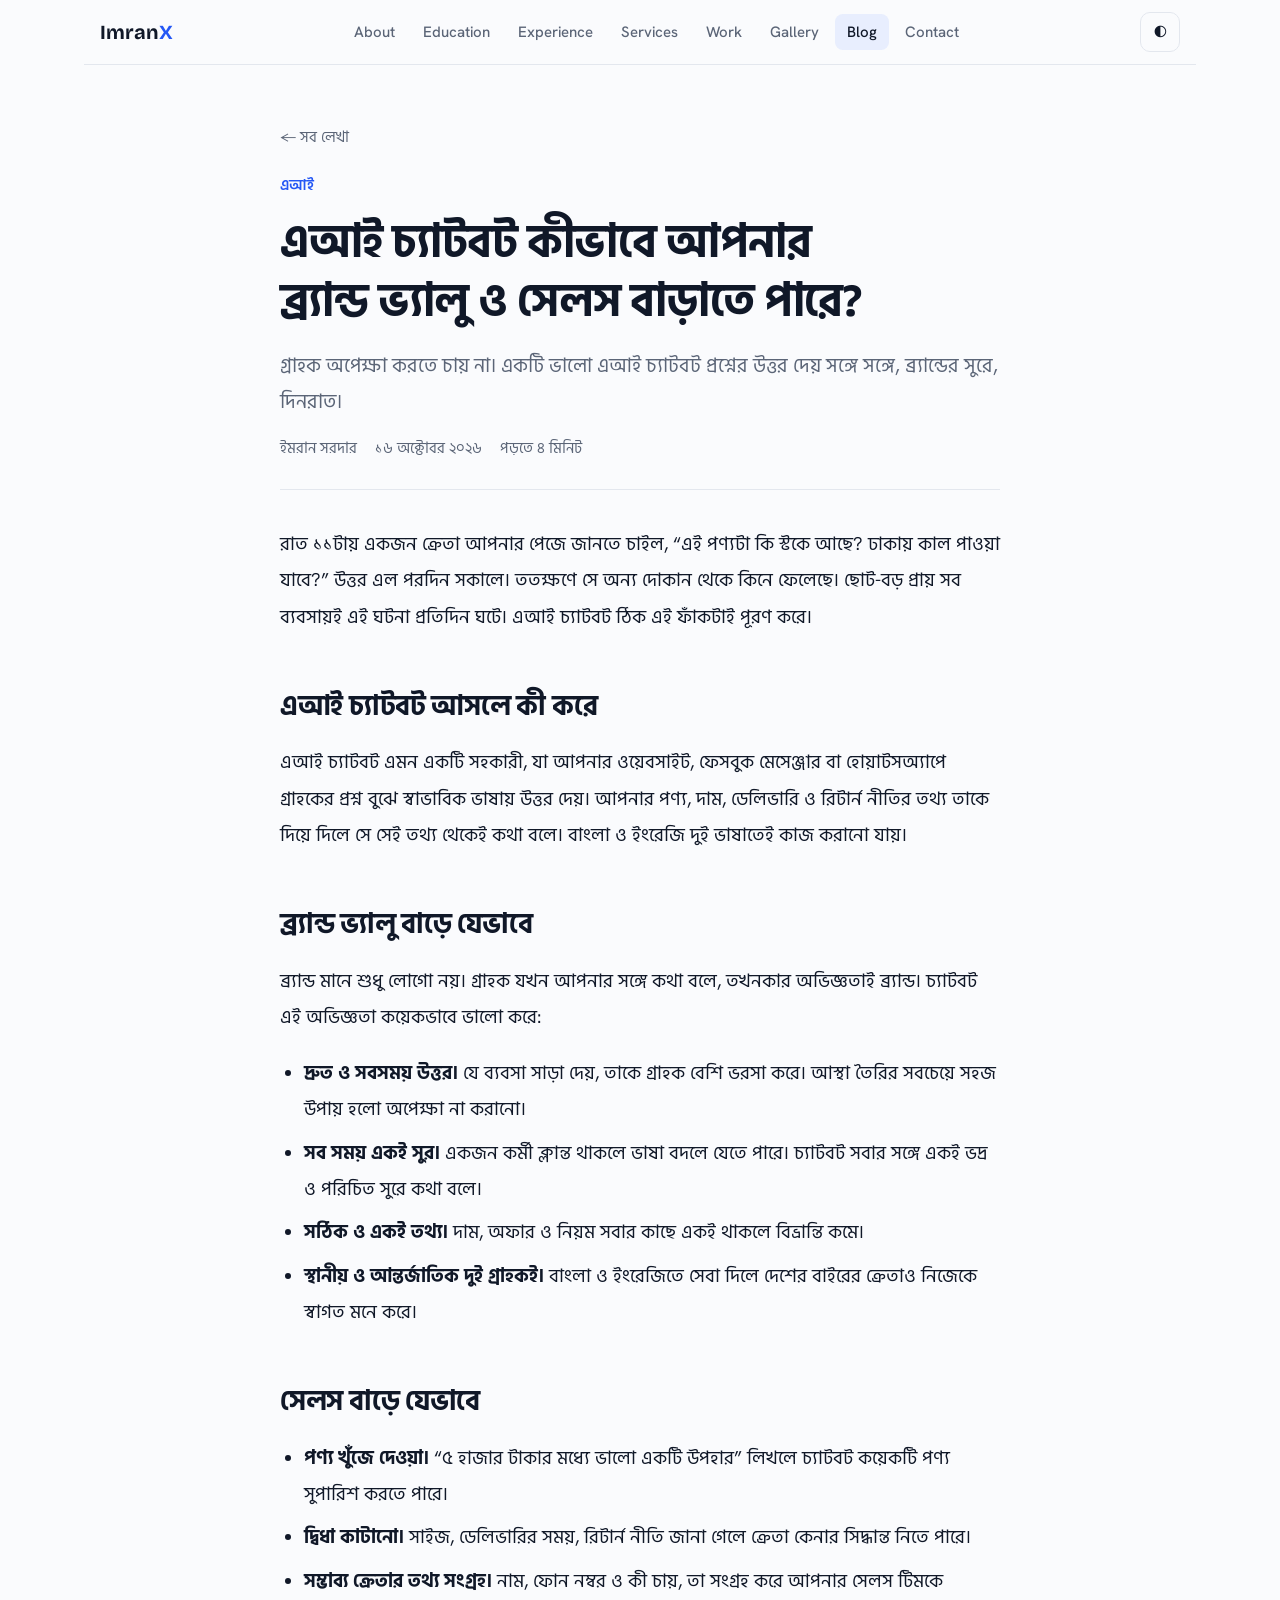
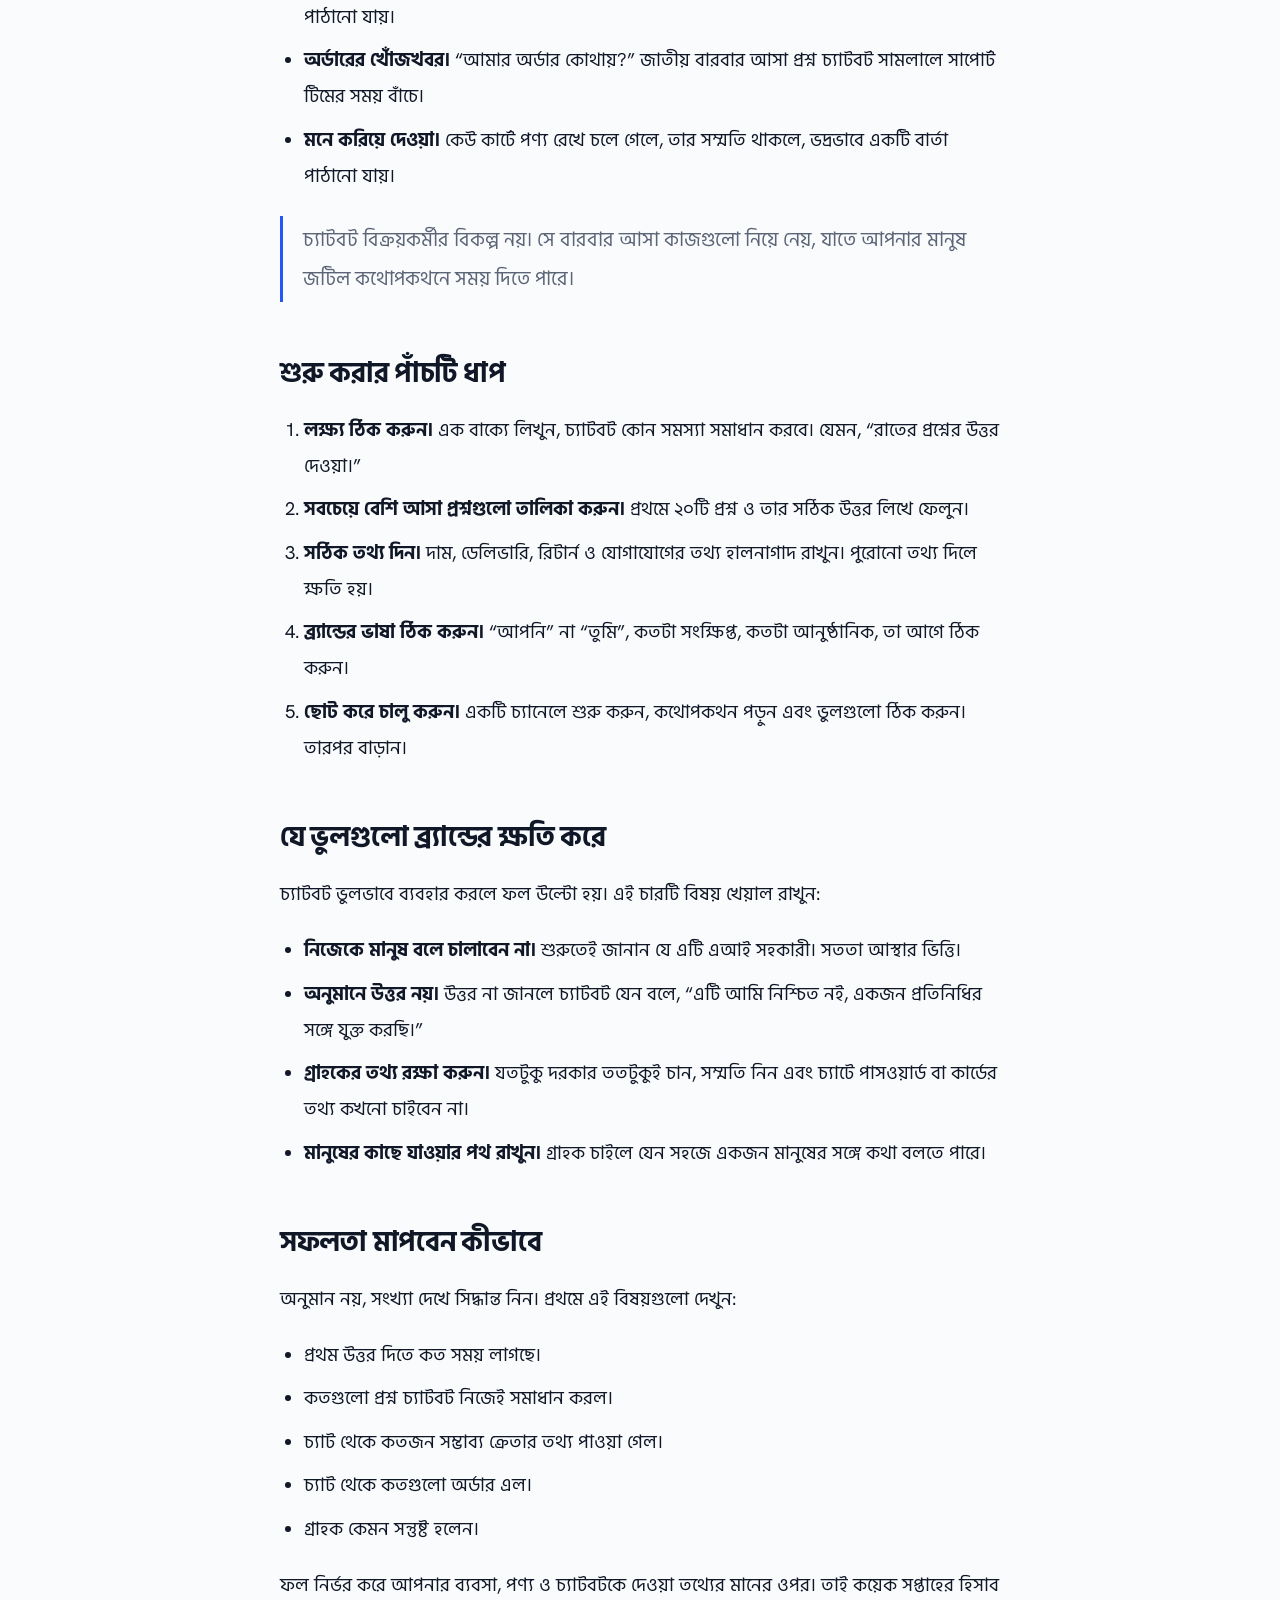
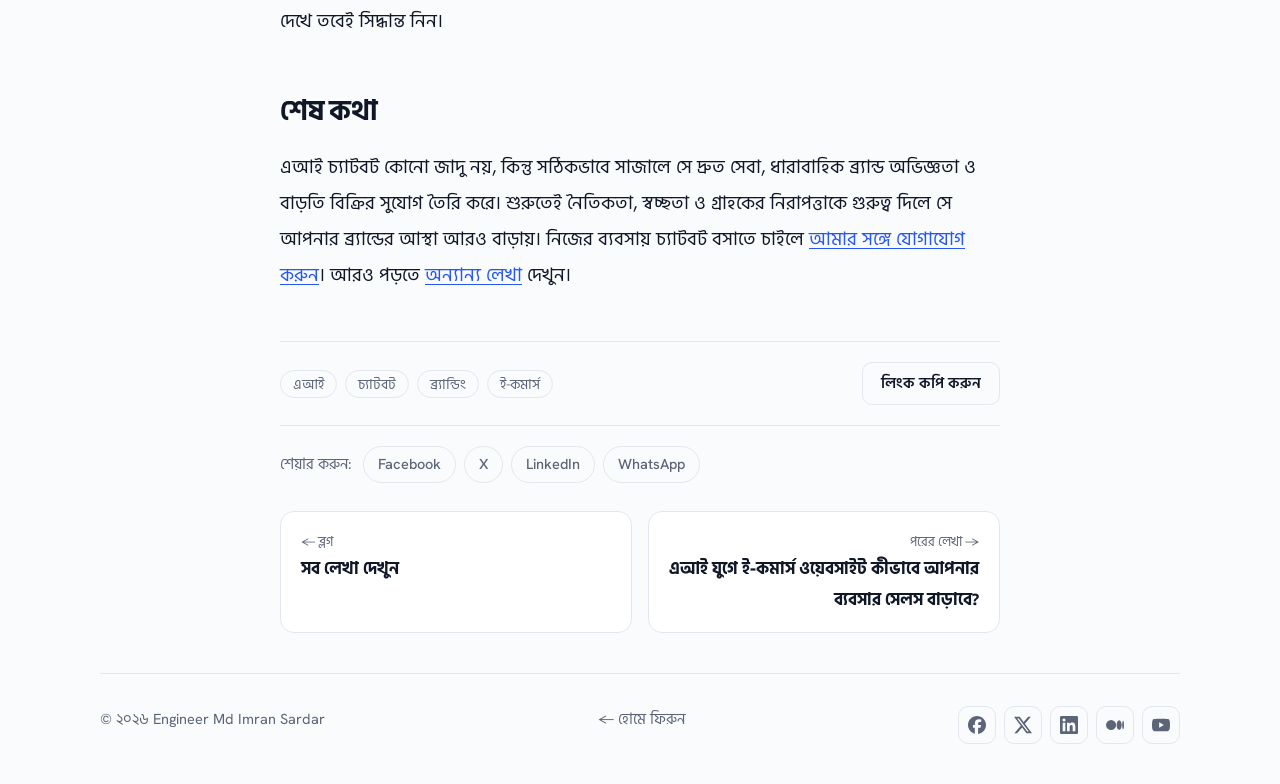
==== ai-chatbot-brand-sales.html @ 48fd5a61 "Update with 6 blog updated blogs mainly" ====
<!doctype html>
<html lang="bn">
<head>
<meta charset="utf-8">
<meta name="viewport" content="width=device-width, initial-scale=1, viewport-fit=cover">
<meta name="claude:viewport-fit-sides" content="cover">
<title>এআই চ্যাটবট কীভাবে আপনার ব্র্যান্ড ভ্যালু ও সেলস বাড়াতে পারে? | ImranX</title>
<meta name="description" content="দ্রুত উত্তর, ২৪/৭ সেবা ও ব্যক্তিগত পরামর্শ দিয়ে এআই চ্যাটবট কীভাবে গ্রাহকের আস্থা ও বিক্রি বাড়ায়, আর শুরু করার সহজ ধাপগুলো।">
<!-- ===== POST SEO: for every new post, update title, description, canonical, og:url, og:title, og:description, og:image, article:published_time and the JSON-LD (headline, description, image, dates, url) ===== -->
<link rel="canonical" href="https://imranx.com/ai-chatbot-brand-sales">
<meta name="robots" content="index,follow,max-image-preview:large">
<meta property="og:type" content="article">
<meta property="og:site_name" content="ImranX">
<meta property="og:locale" content="bn_BD">
<meta property="og:title" content="এআই চ্যাটবট কীভাবে আপনার ব্র্যান্ড ভ্যালু ও সেলস বাড়াতে পারে?">
<meta property="og:description" content="দ্রুত উত্তর, ২৪/৭ সেবা ও ব্যক্তিগত পরামর্শ দিয়ে এআই চ্যাটবট কীভাবে গ্রাহকের আস্থা ও বিক্রি বাড়ায়, আর শুরু করার সহজ ধাপগুলো।">
<meta property="og:url" content="https://imranx.com/ai-chatbot-brand-sales">
<meta property="og:image" content="https://imranx.com/images/blog/ai-chatbot-brand-sales.jpg">
<meta property="article:published_time" content="2026-10-16">
<meta property="article:author" content="Md Imran Sardar">
<meta name="twitter:card" content="summary_large_image">
<link rel="icon" href="favicon.svg" type="image/svg+xml">
<link rel="icon" href="favicon.ico" sizes="48x48">
<link rel="icon" href="favicon-48.png" type="image/png" sizes="48x48">
<link rel="apple-touch-icon" href="apple-touch-icon.png">
<link rel="manifest" href="site.webmanifest">
<meta name="theme-color" content="#2457f5">
<script type="application/ld+json">
{
  "@context": "https://schema.org",
  "@type": "BlogPosting",
  "headline": "এআই চ্যাটবট কীভাবে আপনার ব্র্যান্ড ভ্যালু ও সেলস বাড়াতে পারে?",
  "description": "দ্রুত উত্তর, ২৪/৭ সেবা ও ব্যক্তিগত পরামর্শ দিয়ে এআই চ্যাটবট কীভাবে গ্রাহকের আস্থা ও বিক্রি বাড়ায়, আর শুরু করার সহজ ধাপগুলো।",
  "image": "https://imranx.com/images/blog/ai-chatbot-brand-sales.jpg",
  "datePublished": "2026-10-16",
  "dateModified": "2026-10-16",
  "inLanguage": "bn",
  "author": {
    "@id": "https://imranx.com/#person"
  },
  "publisher": {
    "@id": "https://imranx.com/#person"
  },
  "mainEntityOfPage": {
    "@type": "WebPage",
    "@id": "https://imranx.com/ai-chatbot-brand-sales"
  }
}
</script>
<script type="application/ld+json">
{
  "@context": "https://schema.org",
  "@type": "BreadcrumbList",
  "itemListElement": [
    {
      "@type": "ListItem",
      "position": 1,
      "name": "Home",
      "item": "https://imranx.com/"
    },
    {
      "@type": "ListItem",
      "position": 2,
      "name": "Blog",
      "item": "https://imranx.com/blog"
    },
    {
      "@type": "ListItem",
      "position": 3,
      "name": "এআই চ্যাটবট কীভাবে আপনার ব্র্যান্ড ভ্যালু ও সেলস বাড়াতে পারে?",
      "item": "https://imranx.com/ai-chatbot-brand-sales"
    }
  ]
}
</script>
<link rel="preconnect" href="https://fonts.googleapis.com">
<link rel="preconnect" href="https://fonts.gstatic.com" crossorigin>
<link rel="stylesheet" href="https://fonts.googleapis.com/css2?family=Bricolage+Grotesque:opsz,wght@12..96,500;12..96,700&family=Hanken+Grotesk:wght@400;500;600&family=Hind+Siliguri:wght@400;500;600;700&family=JetBrains+Mono:wght@400;500&display=swap">
<link rel="stylesheet" href="style.css">
</head>
<body>
<div class="progress" id="progress" aria-hidden="true"></div>
<div class="wrap">
<header class="top">
  <div class="bar">
    <a class="brand" href="index.html">Imran<span>X</span></a>
    <nav id="nav" aria-label="Primary">
      <ul>
        <li><a href="index.html#about">About</a></li>
        <li><a href="index.html#education">Education</a></li>
        <li><a href="index.html#experience">Experience</a></li>
        <li><a href="index.html#services">Services</a></li>
        <li><a href="index.html#work">Work</a></li>
        <li><a href="index.html#gallery">Gallery</a></li>
        <li><a href="blog.html" aria-current="page">Blog</a></li>
        <li><a href="index.html#contact">Contact</a></li>
      </ul>
    </nav>
    <div class="actions">
      <button class="icon-btn" id="themeBtn" type="button" aria-label="থিম পরিবর্তন করুন">◐</button>
      <button class="icon-btn" id="menuBtn" type="button" aria-label="মেনু খুলুন" aria-expanded="false" aria-controls="nav">☰</button>
    </div>
  </div>
</header>

<main>
<article class="post">
  <a class="crumb" href="blog.html">← সব লেখা</a>

  <!-- 1. POST HEADER: category, title, lead sentence, date, reading time -->
  <header class="post-head">
    <p class="post-meta"><span class="cat">এআই</span></p>
    <h1>এআই চ্যাটবট কীভাবে আপনার ব্র্যান্ড ভ্যালু ও সেলস বাড়াতে পারে?</h1>
    <p class="lead">গ্রাহক অপেক্ষা করতে চায় না। একটি ভালো এআই চ্যাটবট প্রশ্নের উত্তর দেয় সঙ্গে সঙ্গে, ব্র্যান্ডের সুরে, দিনরাত।</p>
    <p class="post-meta" style="margin-top:16px">
      <span>ইমরান সরদার</span>
      <time datetime="2026-10-16">১৬ অক্টোবর ২০২৬</time>
      <span>পড়তে ৪ মিনিট</span>
    </p>
  </header>

  <!-- FEATURE IMAGE: put your image in images/blog/ and change the file name below. Remove this line for a post without one. -->
  <img class="feature" src="images/blog/ai-chatbot-brand-sales.jpg" alt="এআই চ্যাটবট কীভাবে আপনার ব্র্যান্ড ভ্যালু ও সেলস বাড়াতে পারে?" width="1280" height="720" onerror="this.remove()">

  <!-- 2. POST BODY: write your content inside .prose using the elements below -->
  <div class="prose">
    <p>রাত ১১টায় একজন ক্রেতা আপনার পেজে জানতে চাইল, “এই পণ্যটা কি স্টকে আছে? ঢাকায় কাল পাওয়া যাবে?” উত্তর এল পরদিন সকালে। ততক্ষণে সে অন্য দোকান থেকে কিনে ফেলেছে। ছোট-বড় প্রায় সব ব্যবসায়ই এই ঘটনা প্রতিদিন ঘটে। এআই চ্যাটবট ঠিক এই ফাঁকটাই পূরণ করে।</p>

    <h2>এআই চ্যাটবট আসলে কী করে</h2>
    <p>এআই চ্যাটবট এমন একটি সহকারী, যা আপনার ওয়েবসাইট, ফেসবুক মেসেঞ্জার বা হোয়াটসঅ্যাপে গ্রাহকের প্রশ্ন বুঝে স্বাভাবিক ভাষায় উত্তর দেয়। আপনার পণ্য, দাম, ডেলিভারি ও রিটার্ন নীতির তথ্য তাকে দিয়ে দিলে সে সেই তথ্য থেকেই কথা বলে। বাংলা ও ইংরেজি দুই ভাষাতেই কাজ করানো যায়।</p>

    <h2>ব্র্যান্ড ভ্যালু বাড়ে যেভাবে</h2>
    <p>ব্র্যান্ড মানে শুধু লোগো নয়। গ্রাহক যখন আপনার সঙ্গে কথা বলে, তখনকার অভিজ্ঞতাই ব্র্যান্ড। চ্যাটবট এই অভিজ্ঞতা কয়েকভাবে ভালো করে:</p>
    <ul>
      <li><strong>দ্রুত ও সবসময় উত্তর।</strong> যে ব্যবসা সাড়া দেয়, তাকে গ্রাহক বেশি ভরসা করে। আস্থা তৈরির সবচেয়ে সহজ উপায় হলো অপেক্ষা না করানো।</li>
      <li><strong>সব সময় একই সুর।</strong> একজন কর্মী ক্লান্ত থাকলে ভাষা বদলে যেতে পারে। চ্যাটবট সবার সঙ্গে একই ভদ্র ও পরিচিত সুরে কথা বলে।</li>
      <li><strong>সঠিক ও একই তথ্য।</strong> দাম, অফার ও নিয়ম সবার কাছে একই থাকলে বিভ্রান্তি কমে।</li>
      <li><strong>স্থানীয় ও আন্তর্জাতিক দুই গ্রাহকই।</strong> বাংলা ও ইংরেজিতে সেবা দিলে দেশের বাইরের ক্রেতাও নিজেকে স্বাগত মনে করে।</li>
    </ul>

    <h2>সেলস বাড়ে যেভাবে</h2>
    <ul>
      <li><strong>পণ্য খুঁজে দেওয়া।</strong> “৫ হাজার টাকার মধ্যে ভালো একটি উপহার” লিখলে চ্যাটবট কয়েকটি পণ্য সুপারিশ করতে পারে।</li>
      <li><strong>দ্বিধা কাটানো।</strong> সাইজ, ডেলিভারির সময়, রিটার্ন নীতি জানা গেলে ক্রেতা কেনার সিদ্ধান্ত নিতে পারে।</li>
      <li><strong>সম্ভাব্য ক্রেতার তথ্য সংগ্রহ।</strong> নাম, ফোন নম্বর ও কী চায়, তা সংগ্রহ করে আপনার সেলস টিমকে পাঠানো যায়।</li>
      <li><strong>অর্ডারের খোঁজখবর।</strong> “আমার অর্ডার কোথায়?” জাতীয় বারবার আসা প্রশ্ন চ্যাটবট সামলালে সাপোর্ট টিমের সময় বাঁচে।</li>
      <li><strong>মনে করিয়ে দেওয়া।</strong> কেউ কার্টে পণ্য রেখে চলে গেলে, তার সম্মতি থাকলে, ভদ্রভাবে একটি বার্তা পাঠানো যায়।</li>
    </ul>

    <blockquote>চ্যাটবট বিক্রয়কর্মীর বিকল্প নয়। সে বারবার আসা কাজগুলো নিয়ে নেয়, যাতে আপনার মানুষ জটিল কথোপকথনে সময় দিতে পারে।</blockquote>

    <h2>শুরু করার পাঁচটি ধাপ</h2>
    <ol>
      <li><strong>লক্ষ্য ঠিক করুন।</strong> এক বাক্যে লিখুন, চ্যাটবট কোন সমস্যা সমাধান করবে। যেমন, “রাতের প্রশ্নের উত্তর দেওয়া।”</li>
      <li><strong>সবচেয়ে বেশি আসা প্রশ্নগুলো তালিকা করুন।</strong> প্রথমে ২০টি প্রশ্ন ও তার সঠিক উত্তর লিখে ফেলুন।</li>
      <li><strong>সঠিক তথ্য দিন।</strong> দাম, ডেলিভারি, রিটার্ন ও যোগাযোগের তথ্য হালনাগাদ রাখুন। পুরোনো তথ্য দিলে ক্ষতি হয়।</li>
      <li><strong>ব্র্যান্ডের ভাষা ঠিক করুন।</strong> “আপনি” না “তুমি”, কতটা সংক্ষিপ্ত, কতটা আনুষ্ঠানিক, তা আগে ঠিক করুন।</li>
      <li><strong>ছোট করে চালু করুন।</strong> একটি চ্যানেলে শুরু করুন, কথোপকথন পড়ুন এবং ভুলগুলো ঠিক করুন। তারপর বাড়ান।</li>
    </ol>

    <h2>যে ভুলগুলো ব্র্যান্ডের ক্ষতি করে</h2>
    <p>চ্যাটবট ভুলভাবে ব্যবহার করলে ফল উল্টো হয়। এই চারটি বিষয় খেয়াল রাখুন:</p>
    <ul>
      <li><strong>নিজেকে মানুষ বলে চালাবেন না।</strong> শুরুতেই জানান যে এটি এআই সহকারী। সততা আস্থার ভিত্তি।</li>
      <li><strong>অনুমানে উত্তর নয়।</strong> উত্তর না জানলে চ্যাটবট যেন বলে, “এটি আমি নিশ্চিত নই, একজন প্রতিনিধির সঙ্গে যুক্ত করছি।”</li>
      <li><strong>গ্রাহকের তথ্য রক্ষা করুন।</strong> যতটুকু দরকার ততটুকুই চান, সম্মতি নিন এবং চ্যাটে পাসওয়ার্ড বা কার্ডের তথ্য কখনো চাইবেন না।</li>
      <li><strong>মানুষের কাছে যাওয়ার পথ রাখুন।</strong> গ্রাহক চাইলে যেন সহজে একজন মানুষের সঙ্গে কথা বলতে পারে।</li>
    </ul>

    <h2>সফলতা মাপবেন কীভাবে</h2>
    <p>অনুমান নয়, সংখ্যা দেখে সিদ্ধান্ত নিন। প্রথমে এই বিষয়গুলো দেখুন:</p>
    <ul>
      <li>প্রথম উত্তর দিতে কত সময় লাগছে।</li>
      <li>কতগুলো প্রশ্ন চ্যাটবট নিজেই সমাধান করল।</li>
      <li>চ্যাট থেকে কতজন সম্ভাব্য ক্রেতার তথ্য পাওয়া গেল।</li>
      <li>চ্যাট থেকে কতগুলো অর্ডার এল।</li>
      <li>গ্রাহক কেমন সন্তুষ্ট হলেন।</li>
    </ul>
    <p>ফল নির্ভর করে আপনার ব্যবসা, পণ্য ও চ্যাটবটকে দেওয়া তথ্যের মানের ওপর। তাই কয়েক সপ্তাহের হিসাব দেখে তবেই সিদ্ধান্ত নিন।</p>

    <h2>শেষ কথা</h2>
    <p>এআই চ্যাটবট কোনো জাদু নয়, কিন্তু সঠিকভাবে সাজালে সে দ্রুত সেবা, ধারাবাহিক ব্র্যান্ড অভিজ্ঞতা ও বাড়তি বিক্রির সুযোগ তৈরি করে। শুরুতেই নৈতিকতা, স্বচ্ছতা ও গ্রাহকের নিরাপত্তাকে গুরুত্ব দিলে সে আপনার ব্র্যান্ডের আস্থা আরও বাড়ায়। নিজের ব্যবসায় চ্যাটবট বসাতে চাইলে <a href="index.html#contact">আমার সঙ্গে যোগাযোগ করুন</a>। আরও পড়তে <a href="blog.html">অন্যান্য লেখা</a> দেখুন।</p>
  </div>

  <!-- 3. POST FOOTER: tags and copy-link -->
  <div class="post-foot">
    <div class="tags"><span>এআই</span><span>চ্যাটবট</span><span>ব্র্যান্ডিং</span><span>ই-কমার্স</span></div>
    <button class="btn ghost" id="copyLink" type="button">লিংক কপি করুন</button>
  </div>
  <div class="share" id="share" style="margin-top:20px"><span class="lbl">শেয়ার করুন:</span></div>

  <!-- COMMENTS: appear after you fill SITE.giscus in site.js -->
  <section id="comments" hidden><h2>মন্তব্য</h2></section>

  <!-- 4. PREVIOUS / NEXT -->
  <nav class="pn" aria-label="আরও লেখা">
    <a class="prev" href="blog.html"><small>← ব্লগ</small><b>সব লেখা দেখুন</b></a>
    <a class="next" href="ai-ecommerce-website-sales.html"><small>পরের লেখা →</small><b>এআই যুগে ই-কমার্স ওয়েবসাইট কীভাবে আপনার ব্যবসার সেলস বাড়াবে?</b></a>
  </nav>
</article>
</main>

<footer>
  <span>© ২০২৬ Engineer Md Imran Sardar</span>
  <div class="social" data-social></div>
  <span><a href="index.html">← হোমে ফিরুন</a></span>
</footer>
</div>
<script src="site.js"></script>
</body>
</html>
---- style.css ----
/* Shared styles for blog.html and post.html. Same tokens as the homepage. */
:root {
  --bg: #fafbfd; --surface: #ffffff; --ink: #101828; --muted: #5b6577;
  --line: #e3e7ee; --accent: #2457f5; --accent-ink: #ffffff; --accent-soft: #e8eefe;
  --font-display: "Bricolage Grotesque", "Hind Siliguri", "Segoe UI", system-ui, sans-serif;
  --font-body: "Hanken Grotesk", "Hind Siliguri", "Noto Sans Bengali", "Segoe UI", system-ui, sans-serif;
  --font-mono: "JetBrains Mono", ui-monospace, Menlo, monospace;
}
@media (prefers-color-scheme: dark) {
  :root:not([data-theme="light"]) {
    --bg: #0b0f17; --surface: #121826; --ink: #eef1f7; --muted: #98a2b5;
    --line: #232b3b; --accent: #6b93ff; --accent-ink: #0b0f17; --accent-soft: #17213d;
    color-scheme: dark;
  }
}
:root[data-theme="dark"] {
  --bg: #0b0f17; --surface: #121826; --ink: #eef1f7; --muted: #98a2b5;
  --line: #232b3b; --accent: #6b93ff; --accent-ink: #0b0f17; --accent-soft: #17213d;
  color-scheme: dark;
}
* { box-sizing: border-box; }
html { scroll-behavior: smooth; scroll-padding-top: 76px; }
body {
  margin: 0; background: var(--bg); color: var(--ink);
  font-family: var(--font-body); font-size: 17px; line-height: 1.8;
  padding-left: max(16px, env(safe-area-inset-left, 0px));
  padding-right: max(16px, env(safe-area-inset-right, 0px));
}
a { color: inherit; }
:focus-visible { outline: 2px solid var(--accent); outline-offset: 3px; border-radius: 4px; }
h1, h2, h3 { font-family: var(--font-display); line-height: 1.3; letter-spacing: -0.01em; margin: 0; text-wrap: balance; }
p { margin: 0; }
.wrap { max-width: 1080px; margin: 0 auto; }
.eyebrow { font-family: var(--font-mono); font-size: 12px; letter-spacing: 0.14em; text-transform: uppercase; color: var(--accent); }

/* header */
header.top { position: sticky; top: env(safe-area-inset-top, 0px); z-index: 20; background: color-mix(in srgb, var(--bg) 88%, transparent); backdrop-filter: blur(10px); border-bottom: 1px solid var(--line); margin-inline: calc(-1 * max(16px, env(safe-area-inset-left, 0px))); padding-inline: max(16px, env(safe-area-inset-left, 0px)); }
.bar { display: flex; align-items: center; justify-content: space-between; height: 64px; gap: 16px; }
.brand { font-family: var(--font-display); font-weight: 700; font-size: 20px; text-decoration: none; }
.brand span { color: var(--accent); }
#nav ul { display: flex; gap: 4px; list-style: none; margin: 0; padding: 0; }
#nav a { display: block; padding: 6px 12px; border-radius: 8px; text-decoration: none; font-size: 15px; font-weight: 500; color: var(--muted); line-height: 1.6; }
#nav a:hover, #nav a.on, #nav a[aria-current="page"] { color: var(--ink); background: var(--accent-soft); }
.actions { display: flex; align-items: center; gap: 8px; }
.btn { display: inline-flex; align-items: center; justify-content: center; gap: 8px; padding: 9px 18px; border-radius: 10px; font: 600 15px var(--font-body); text-decoration: none; border: 1px solid transparent; cursor: pointer; background: var(--accent); color: var(--accent-ink); line-height: 1.5; }
.btn:hover { opacity: .92; }
.btn.ghost { background: transparent; color: var(--ink); border-color: var(--line); }
.btn.ghost:hover { background: var(--accent-soft); }
.icon-btn { width: 40px; height: 40px; padding: 0; border-radius: 10px; border: 1px solid var(--line); background: transparent; color: var(--ink); cursor: pointer; display: inline-grid; place-items: center; font-size: 16px; line-height: 1; }
.icon-btn:hover { background: var(--accent-soft); }
#menuBtn { display: none; }
@media (max-width: 1000px) {
  #menuBtn { display: inline-grid; }
  .hide-sm { display: none; }
  #nav { position: absolute; left: 0; right: 0; top: 64px; background: var(--bg); border-bottom: 1px solid var(--line); padding: 8px max(16px, env(safe-area-inset-left, 0px)) 16px; display: none; }
  #nav.open { display: block; }
  #nav ul { flex-direction: column; }
}

/* blog index */
.blog-head { padding-block: 64px 32px; }
.blog-head h1 { font-size: clamp(34px, 5.5vw, 56px); margin-top: 12px; }
.blog-head p { color: var(--muted); max-width: 52ch; margin-top: 12px; }
.tools { display: flex; flex-wrap: wrap; gap: 16px; align-items: center; justify-content: space-between; padding-block: 16px 28px; border-bottom: 1px solid var(--line); }
.chips { display: flex; flex-wrap: wrap; gap: 8px; }
.chip { font: 500 14.5px var(--font-body); padding: 5px 14px; border-radius: 99px; border: 1px solid var(--line); background: transparent; color: var(--muted); cursor: pointer; line-height: 1.7; }
.chip:hover { color: var(--ink); }
.chip[aria-pressed="true"] { background: var(--accent); border-color: var(--accent); color: var(--accent-ink); }
.search { font: 400 16px var(--font-body); color: var(--ink); background: var(--surface); border: 1px solid var(--line); border-radius: 10px; padding: 9px 14px; width: min(100%, 280px); }
.search:focus { outline: 2px solid var(--accent); outline-offset: 1px; border-color: var(--accent); }
.list { display: grid; gap: 0; padding-bottom: 72px; }
.row { display: grid; grid-template-columns: 150px 1fr auto; gap: 8px 32px; align-items: start; padding-block: 28px; border-bottom: 1px solid var(--line); text-decoration: none; }
.row > * { min-width: 0; }
.row .date { font-family: var(--font-mono); font-size: 13px; color: var(--muted); padding-top: 6px; }
.row h2 { font-size: 24px; }
.row:hover h2 { color: var(--accent); }
.row p { color: var(--muted); font-size: 16px; margin-top: 8px; max-width: 62ch; }
.row .cat { font-size: 13px; padding: 2px 12px; border-radius: 99px; background: var(--accent-soft); color: var(--accent); align-self: start; margin-top: 4px; }
.empty { color: var(--muted); padding-block: 40px; }
@media (max-width: 700px) {
  .row { grid-template-columns: 1fr; gap: 6px; padding-block: 22px; }
  .row .date { padding-top: 0; }
  .row .cat { justify-self: start; order: -1; }
}

/* post */
.progress { position: fixed; top: env(safe-area-inset-top, 0px); left: 0; height: 3px; width: 0; background: var(--accent); z-index: 30; }
article.post { max-width: 720px; margin: 0 auto; padding-block: 56px 40px; }
.crumb { font-size: 14.5px; color: var(--muted); text-decoration: none; }
.crumb:hover { color: var(--accent); }
.post-head { margin-block: 20px 36px; padding-bottom: 28px; border-bottom: 1px solid var(--line); }
.post-head h1 { font-size: clamp(30px, 5vw, 46px); margin-block: 14px 16px; }
.post-meta { display: flex; flex-wrap: wrap; gap: 6px 18px; font-size: 14.5px; color: var(--muted); }
.post-meta .cat { color: var(--accent); font-weight: 600; }
.lead { font-size: 20px; color: var(--muted); margin-top: 6px; }
.prose { font-size: 18.5px; line-height: 1.95; }
.prose > * + * { margin-top: 1.1em; }
.prose h2 { font-size: 28px; margin-top: 1.9em; }
.prose h3 { font-size: 22px; margin-top: 1.6em; }
.prose a { color: var(--accent); text-underline-offset: 3px; }
.prose ul, .prose ol { padding-left: 1.3em; }
.prose li + li { margin-top: .4em; }
.prose blockquote { margin-inline: 0; padding: 4px 0 4px 20px; border-left: 3px solid var(--accent); color: var(--muted); font-size: 20px; }
.prose figure { margin-inline: 0; }
.prose figure .ph { aspect-ratio: 16 / 9; max-width: 100%; border-radius: 14px; background: var(--accent-soft); border: 1px solid var(--line); display: grid; place-items: center; color: var(--accent); font-family: var(--font-mono); font-size: 12px; letter-spacing: .12em; }
.prose img { border-radius: 14px; display: block; }
.prose figcaption { font-size: 14.5px; color: var(--muted); margin-top: 8px; text-align: center; }
.prose code { font-family: var(--font-mono); font-size: .88em; background: var(--accent-soft); padding: 2px 6px; border-radius: 6px; }
.prose pre { overflow-x: auto; background: var(--surface); border: 1px solid var(--line); border-radius: 12px; padding: 16px; line-height: 1.6; }
.prose pre code { background: none; padding: 0; }
.post-foot { display: flex; flex-wrap: wrap; justify-content: space-between; align-items: center; gap: 12px; margin-top: 48px; padding-block: 20px; border-block: 1px solid var(--line); }
.tags { display: flex; flex-wrap: wrap; gap: 8px; }
.tags span { font-size: 13.5px; padding: 1px 12px; border-radius: 99px; border: 1px solid var(--line); color: var(--muted); }
.pn { display: grid; grid-template-columns: 1fr 1fr; gap: 16px; margin-top: 28px; }
.pn a { display: block; padding: 18px 20px; border: 1px solid var(--line); border-radius: 14px; background: var(--surface); text-decoration: none; min-width: 0; }
.pn a:hover { border-color: var(--accent); }
.pn small { display: block; font-size: 13px; color: var(--muted); }
.pn b { font-family: var(--font-display); font-size: 17px; line-height: 1.5; }
.pn a.next { text-align: right; }
@media (max-width: 560px) { .pn { grid-template-columns: 1fr; } .pn a.next { text-align: left; } .prose { font-size: 17.5px; } }

footer { border-top: 1px solid var(--line); padding-block: 32px 40px; display: flex; flex-wrap: wrap; justify-content: space-between; gap: 12px 24px; color: var(--muted); font-size: 14.5px; }
footer a { text-decoration: none; }
footer a:hover { color: var(--accent); }
@media (prefers-reduced-motion: reduce) { html { scroll-behavior: auto; } }

/* social icons, share, comments, language chips */
.social { display: flex; flex-wrap: wrap; gap: 8px; }
.soc { width: 38px; height: 38px; border-radius: 10px; border: 1px solid var(--line); display: inline-grid; place-items: center; color: var(--muted); text-decoration: none; background: transparent; }
.soc:hover { color: var(--accent); border-color: var(--accent); background: var(--accent-soft); }
.share { display: flex; flex-wrap: wrap; align-items: center; gap: 8px; }
.share .lbl { font-size: 14.5px; color: var(--muted); margin-right: 4px; }
.share a.chip { text-decoration: none; display: inline-block; }
#comments { margin-top: 40px; }
#comments h2 { font-size: 24px; margin-bottom: 16px; }
.chips.lang { margin-left: 0; }
footer .social { order: 2; }

/* feature images */
.feature { display: block; width: 100%; height: auto; aspect-ratio: 16 / 9; object-fit: cover; border-radius: 16px; border: 1px solid var(--line); margin-bottom: 36px; background: var(--accent-soft); }
.row .fi { display: block; width: 100%; height: auto; max-width: 420px; aspect-ratio: 16 / 9; object-fit: cover; border-radius: 12px; border: 1px solid var(--line); margin-bottom: 14px; background: var(--accent-soft); }
.post .thumb img { width: 100%; height: 100%; object-fit: cover; display: block; }
.post .thumb { overflow: hidden; }

/* hidden attribute must win over component display rules */
[hidden] { display: none !important; }
.post .thumb { position: relative; }
.post .thumb img { position: absolute; inset: 0; }

/* blog list: thumbnail beside the text on desktop, full width above it on phones */
.row > div:has(> .fi) { display: grid; grid-template-columns: 240px minmax(0, 1fr); column-gap: 24px; align-items: start; }
.row > div:has(> .fi) .fi { grid-row: 1 / span 2; max-width: none; margin-bottom: 0; }
.row > div:has(> .fi) h2, .row > div:has(> .fi) p { grid-column: 2; }
.row > div:has(> .fi) p { margin-top: 8px; }
@media (max-width: 700px) {
  .row > div:has(> .fi) { display: block; }
  .row > div:has(> .fi) .fi { margin-bottom: 14px; }
}
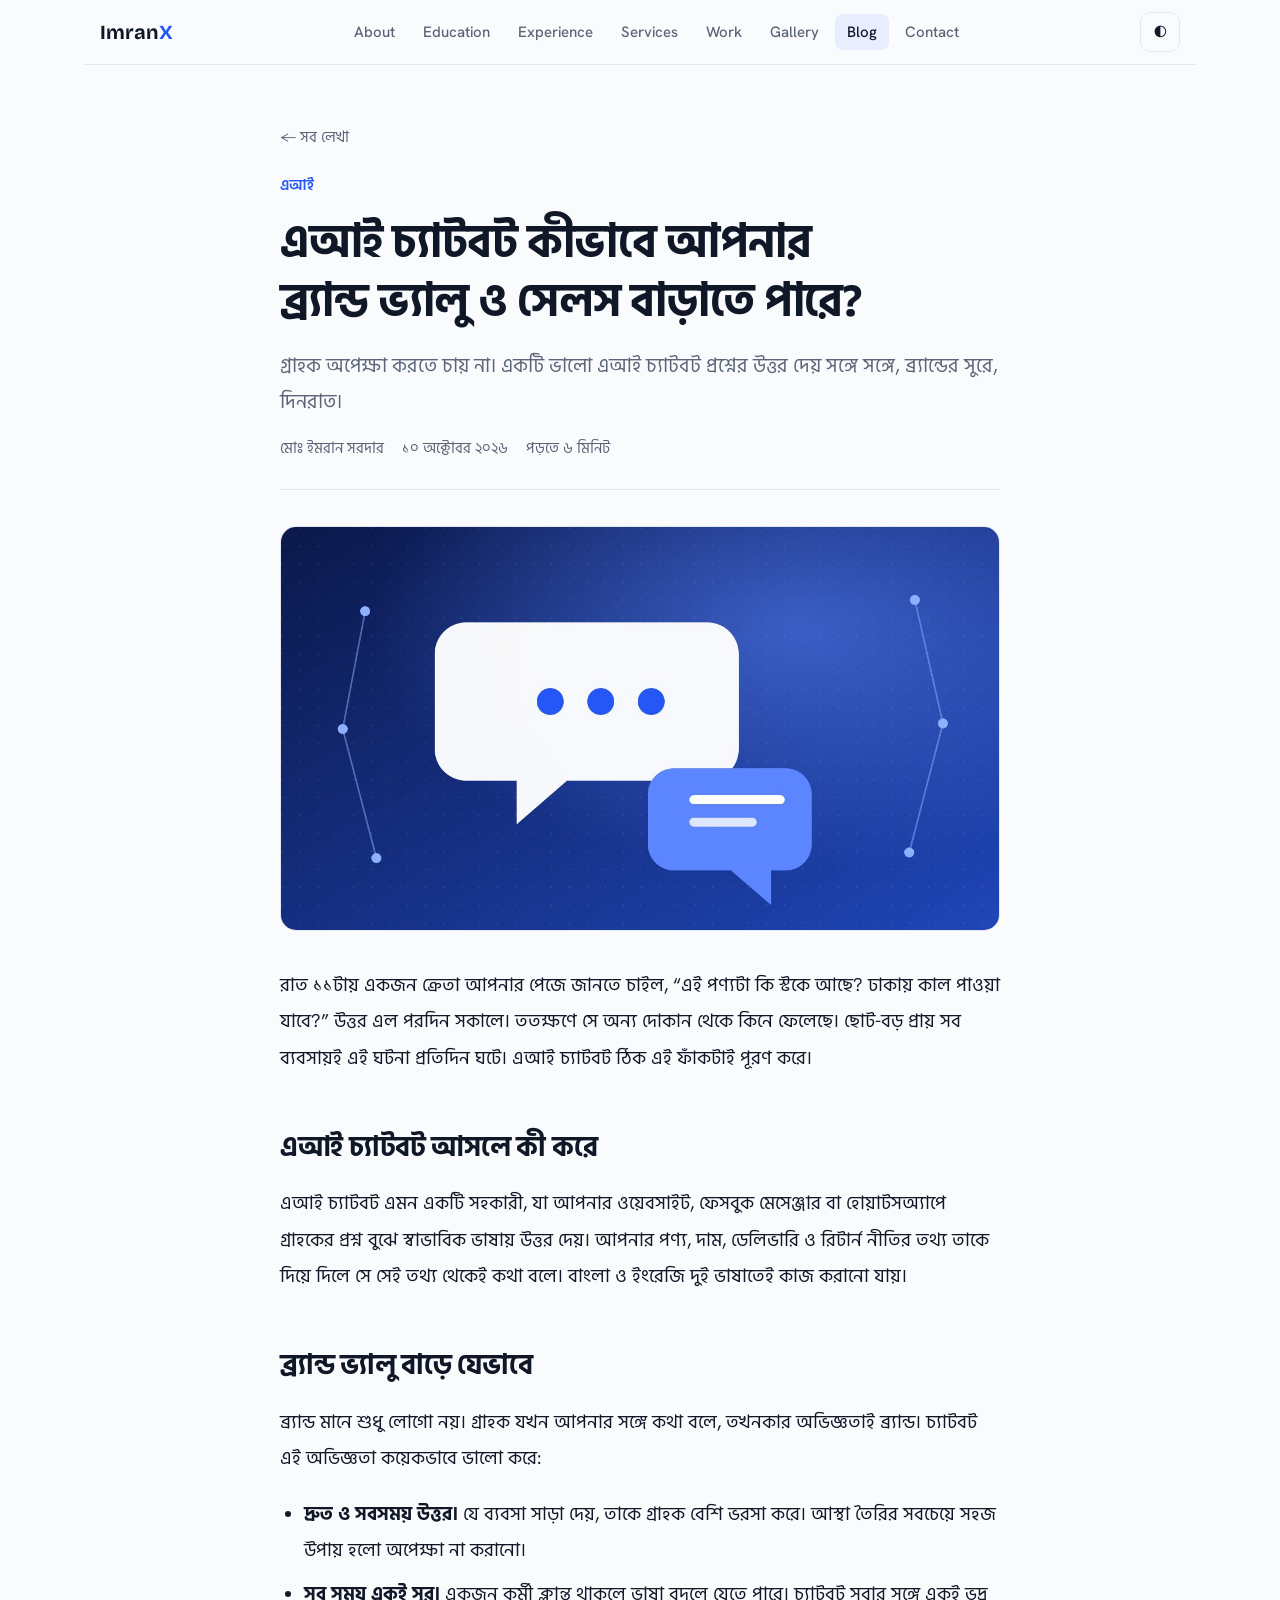
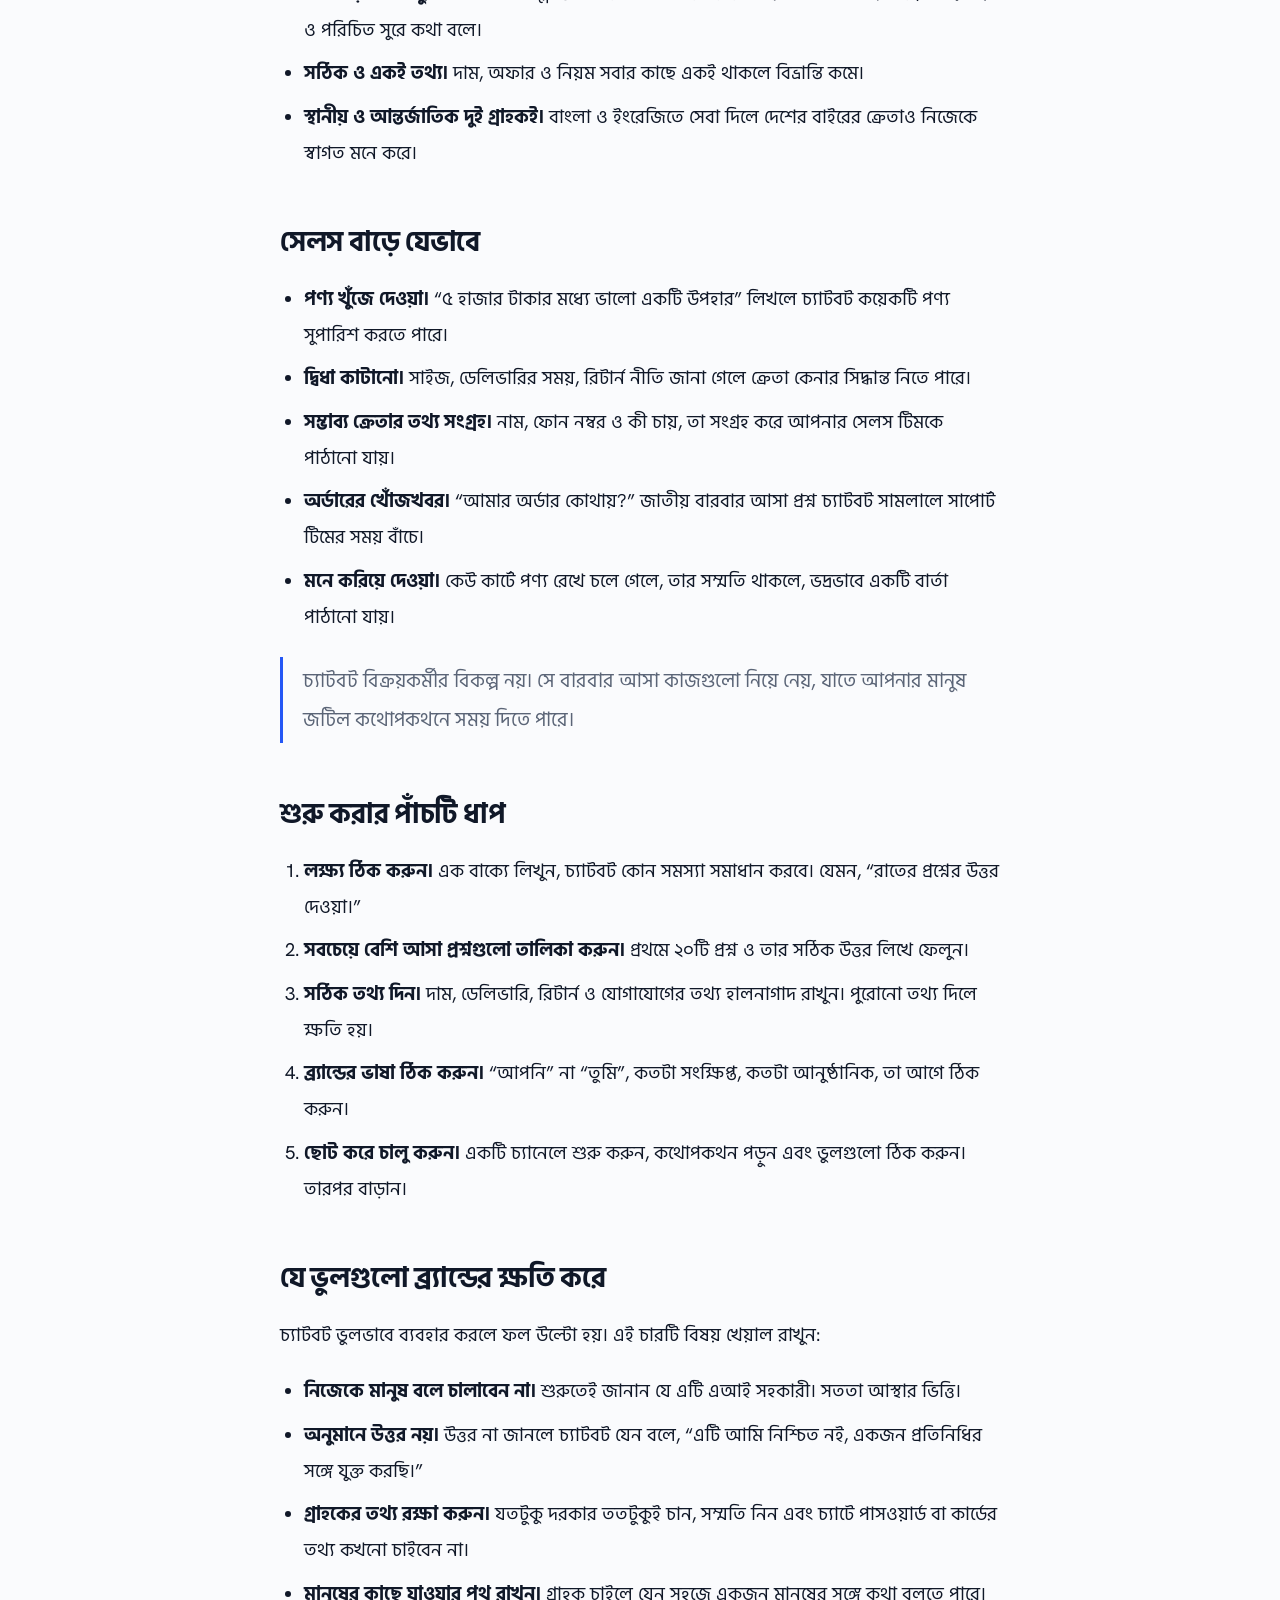
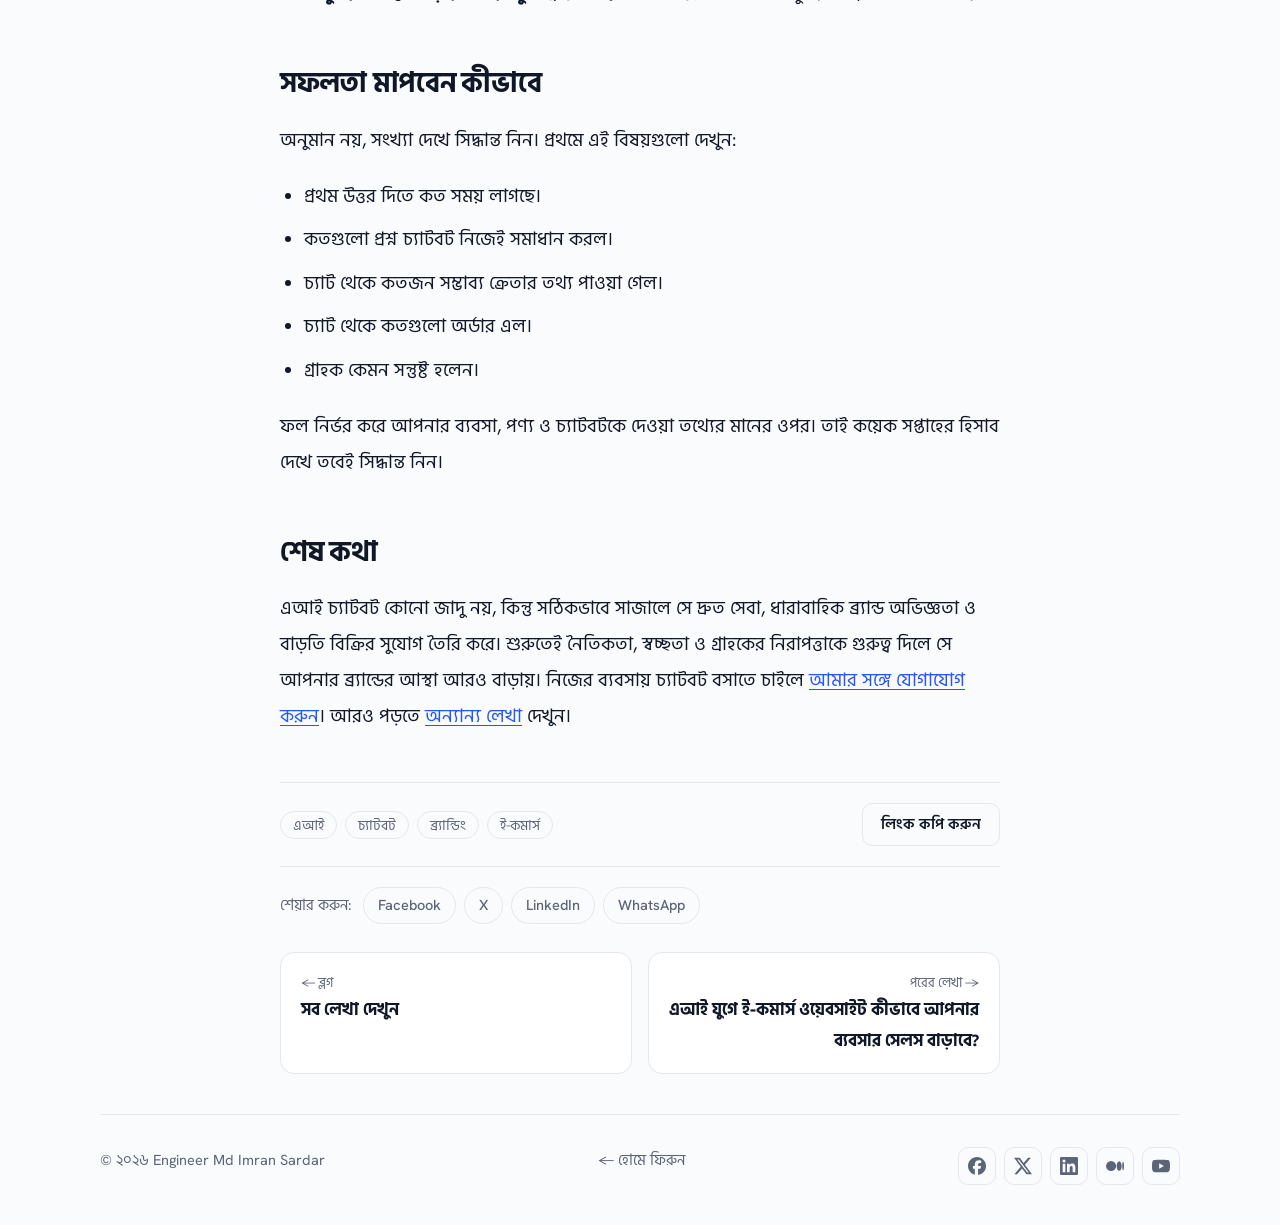
==== commit 1e3fd92b: "Update publication and modification dates in HTML" ====
--- a/ai-chatbot-brand-sales.html
+++ b/ai-chatbot-brand-sales.html
@@ -32,8 +32,8 @@
   "headline": "এআই চ্যাটবট কীভাবে আপনার ব্র্যান্ড ভ্যালু ও সেলস বাড়াতে পারে?",
   "description": "দ্রুত উত্তর, ২৪/৭ সেবা ও ব্যক্তিগত পরামর্শ দিয়ে এআই চ্যাটবট কীভাবে গ্রাহকের আস্থা ও বিক্রি বাড়ায়, আর শুরু করার সহজ ধাপগুলো।",
   "image": "https://imranx.com/images/blog/ai-chatbot-brand-sales.jpg",
-  "datePublished": "2026-10-16",
-  "dateModified": "2026-10-16",
+  "datePublished": "2026-10-10",
+  "dateModified": "2026-10-10",
   "inLanguage": "bn",
   "author": {
     "@id": "https://imranx.com/#person"
@@ -113,9 +113,9 @@
     <h1>এআই চ্যাটবট কীভাবে আপনার ব্র্যান্ড ভ্যালু ও সেলস বাড়াতে পারে?</h1>
     <p class="lead">গ্রাহক অপেক্ষা করতে চায় না। একটি ভালো এআই চ্যাটবট প্রশ্নের উত্তর দেয় সঙ্গে সঙ্গে, ব্র্যান্ডের সুরে, দিনরাত।</p>
     <p class="post-meta" style="margin-top:16px">
-      <span>ইমরান সরদার</span>
-      <time datetime="2026-10-16">১৬ অক্টোবর ২০২৬</time>
-      <span>পড়তে ৪ মিনিট</span>
+      <span>মোঃ ইমরান সরদার</span>
+      <time datetime="2026-10-16">১০ অক্টোবর ২০২৬</time>
+      <span>পড়তে ৬ মিনিট</span>
     </p>
   </header>
 
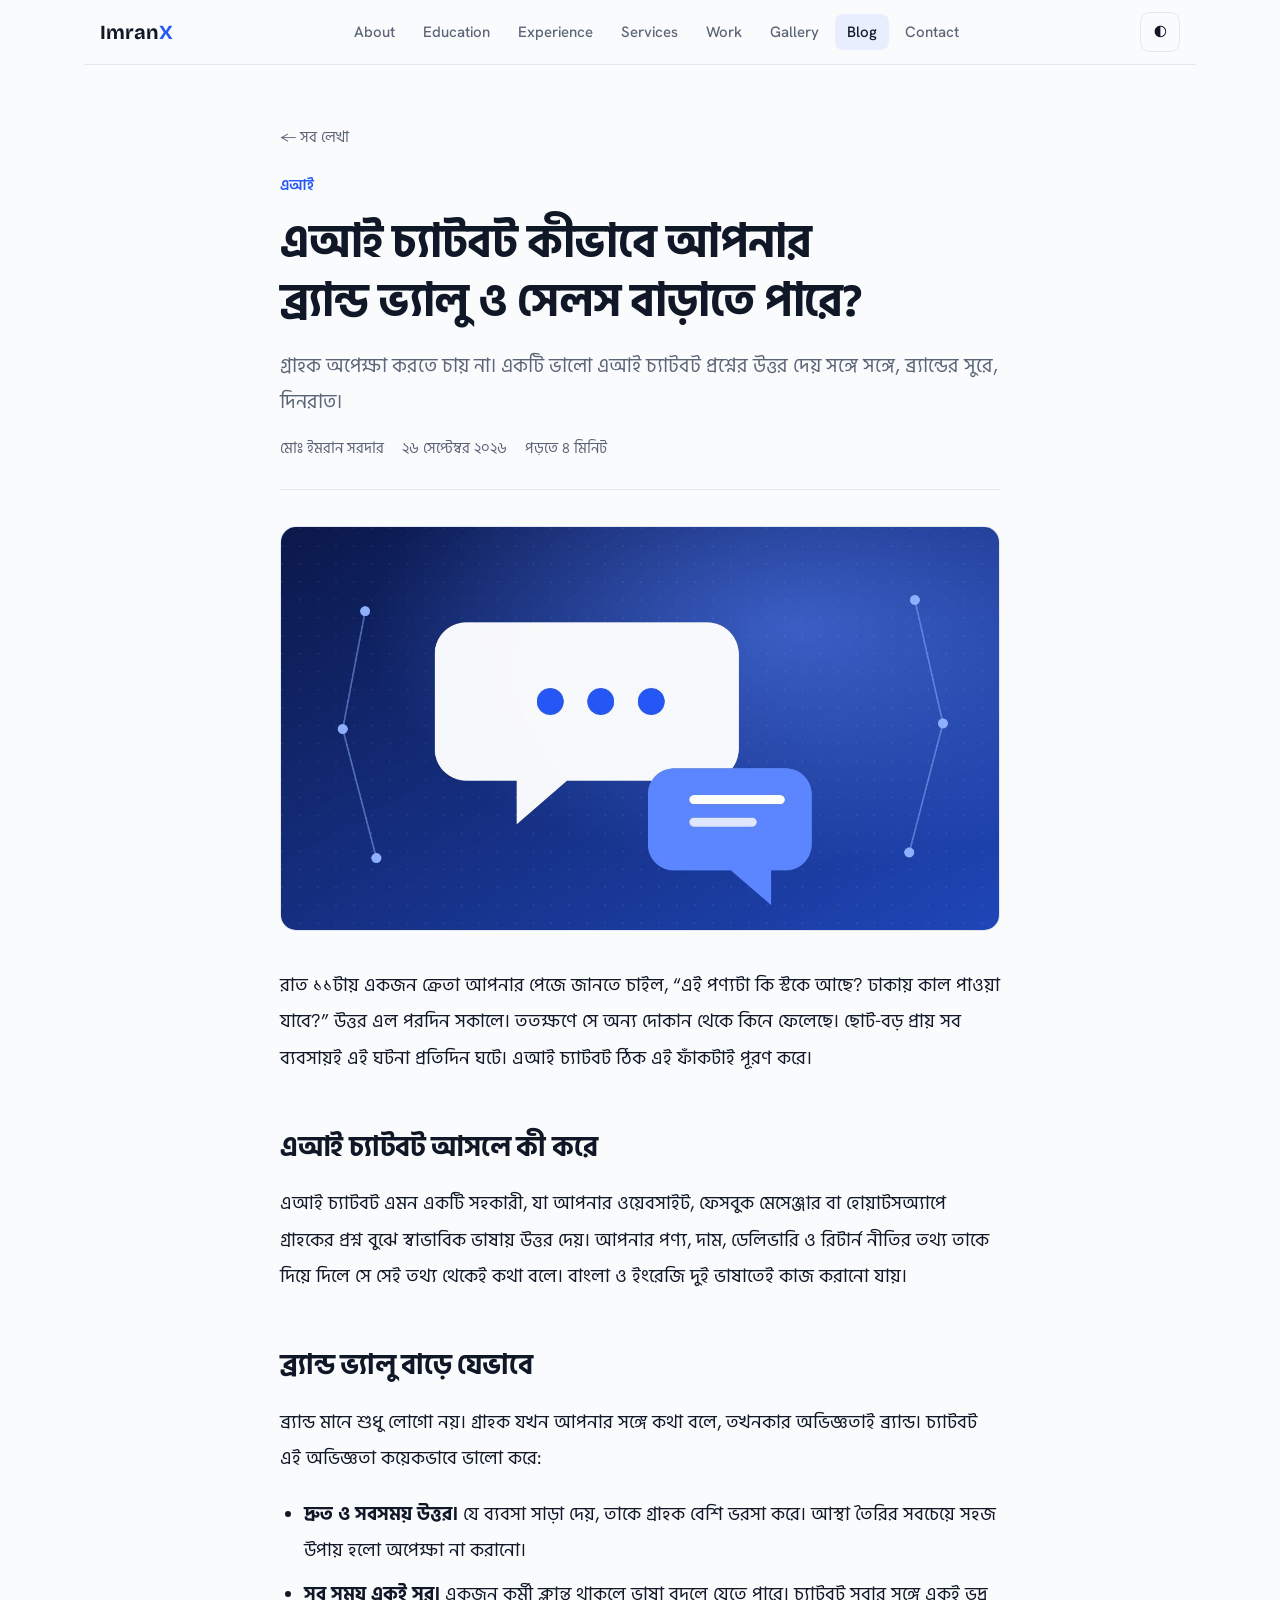
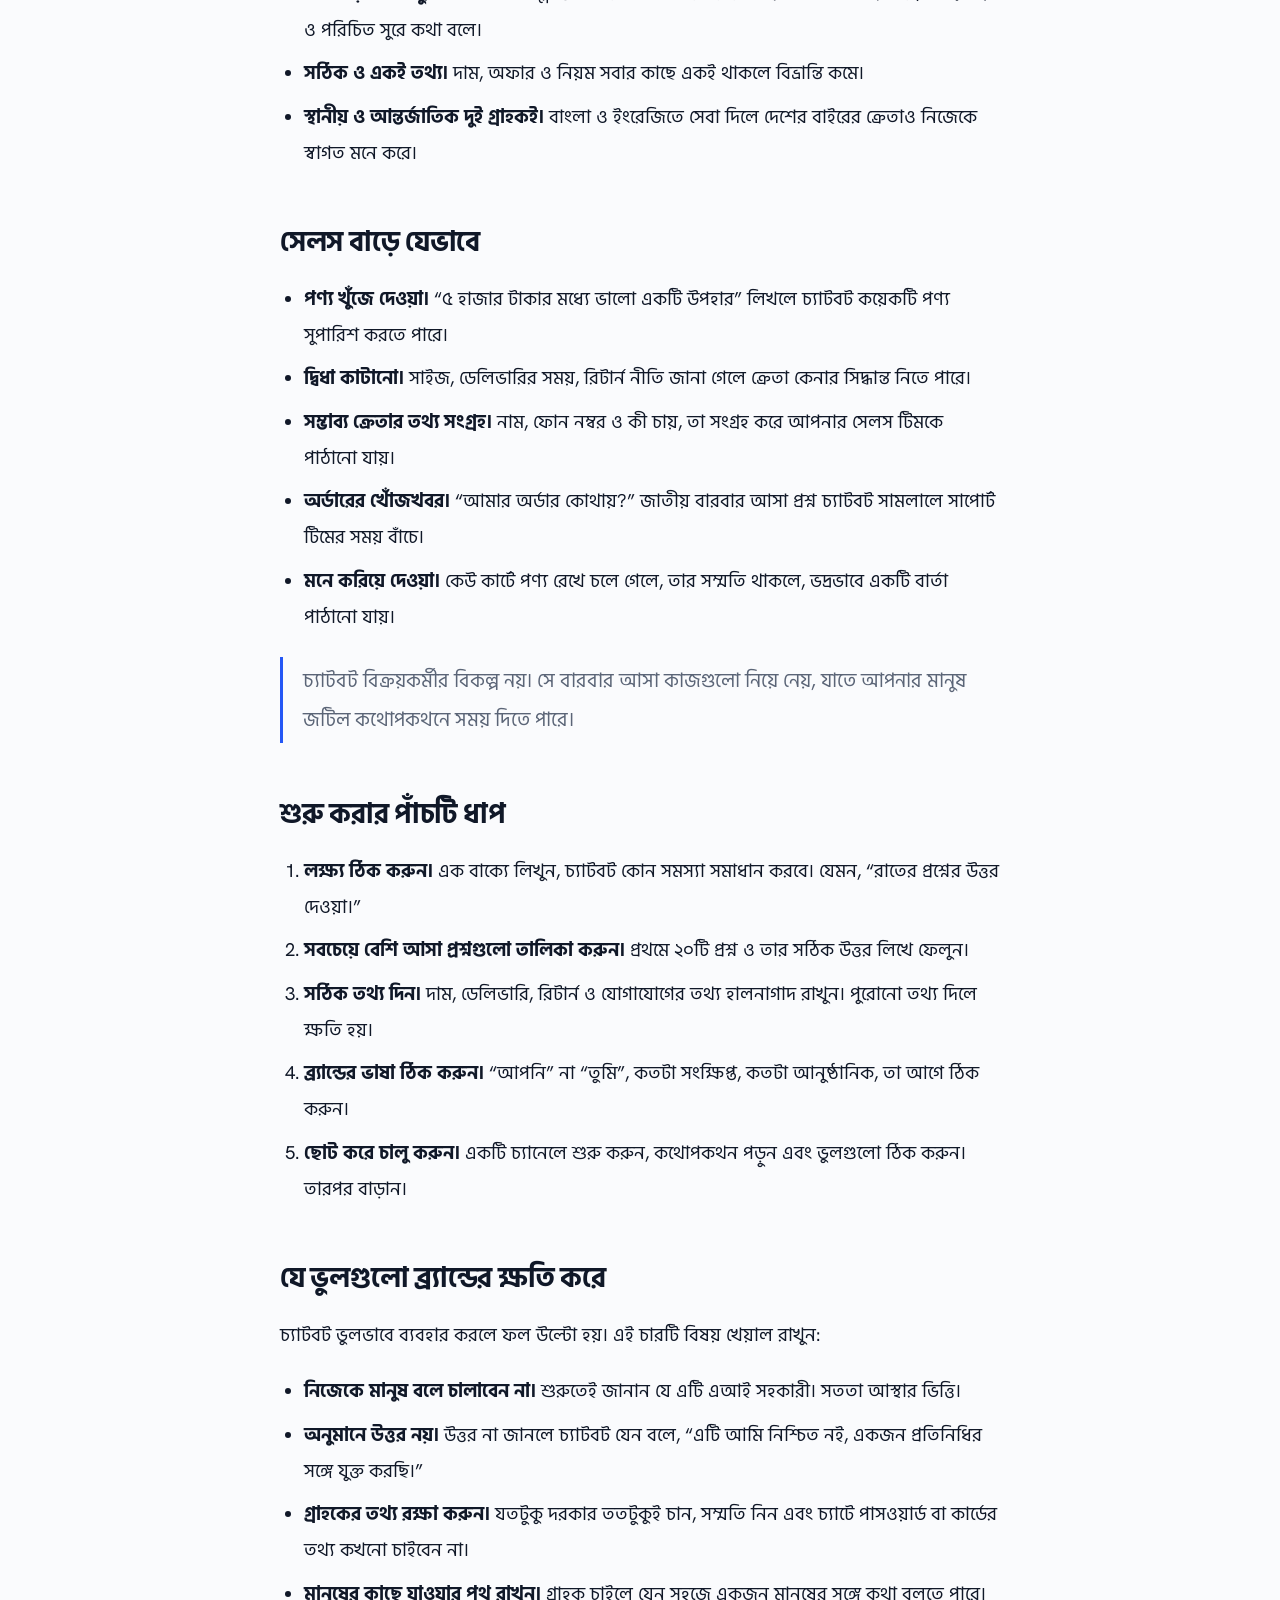
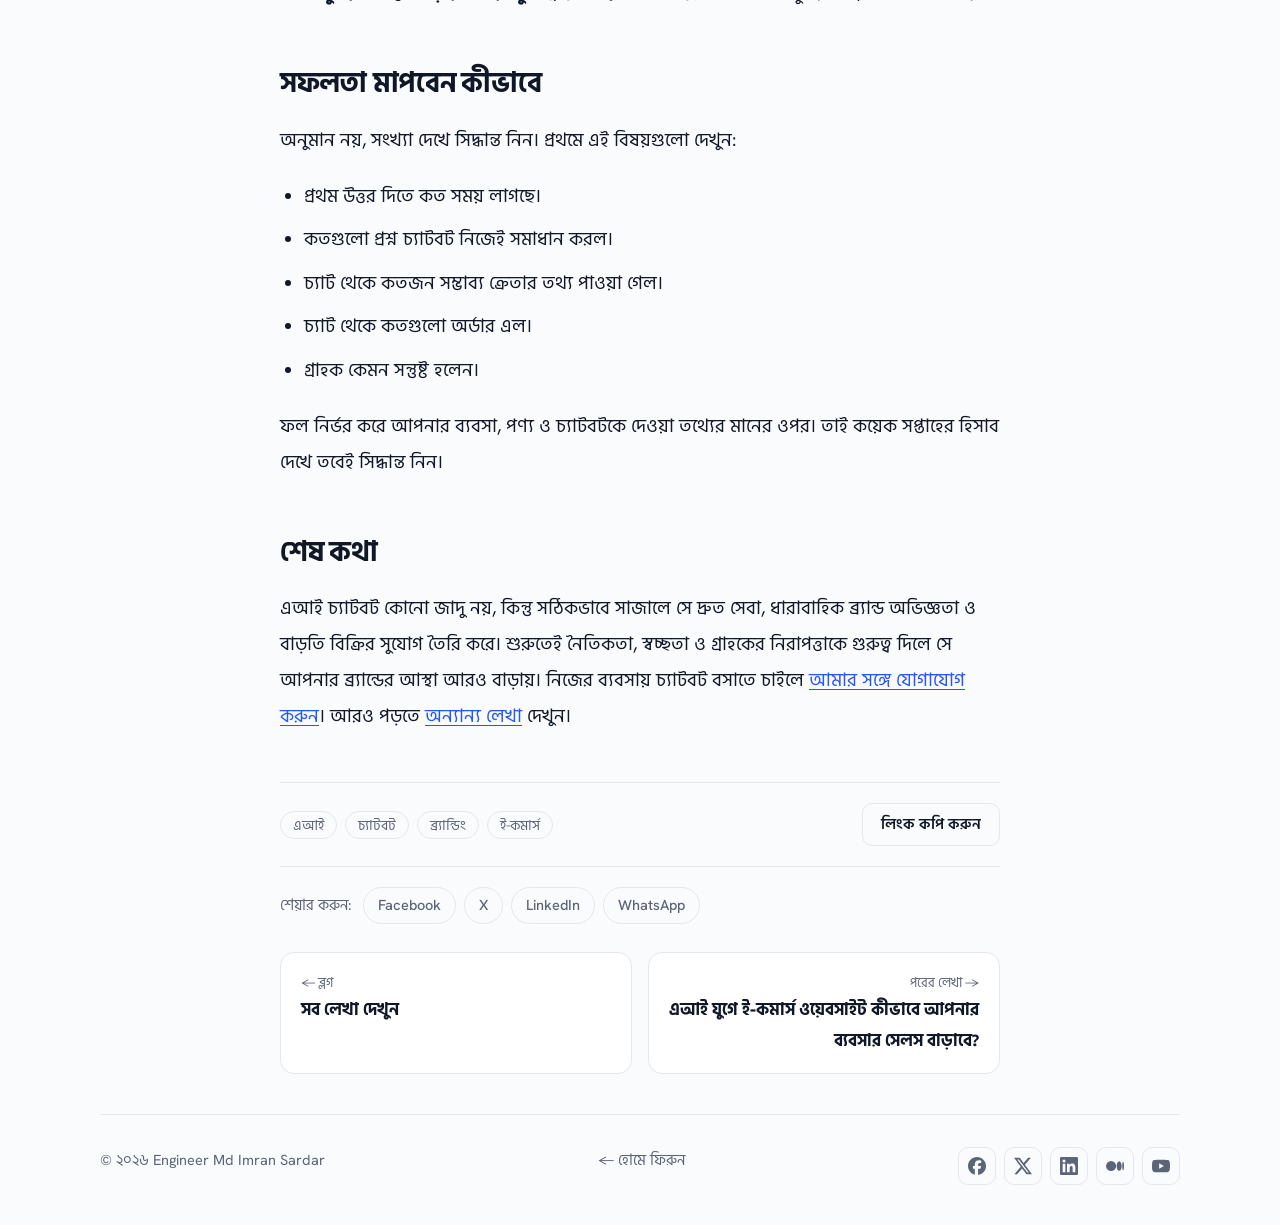
==== commit c76ee3ee: "Changes with right date and author name" ====
--- a/ai-chatbot-brand-sales.html
+++ b/ai-chatbot-brand-sales.html
@@ -16,7 +16,7 @@
 <meta property="og:description" content="দ্রুত উত্তর, ২৪/৭ সেবা ও ব্যক্তিগত পরামর্শ দিয়ে এআই চ্যাটবট কীভাবে গ্রাহকের আস্থা ও বিক্রি বাড়ায়, আর শুরু করার সহজ ধাপগুলো।">
 <meta property="og:url" content="https://imranx.com/ai-chatbot-brand-sales">
 <meta property="og:image" content="https://imranx.com/images/blog/ai-chatbot-brand-sales.jpg">
-<meta property="article:published_time" content="2026-10-16">
+<meta property="article:published_time" content="2026-09-26">
 <meta property="article:author" content="Md Imran Sardar">
 <meta name="twitter:card" content="summary_large_image">
 <link rel="icon" href="favicon.svg" type="image/svg+xml">
@@ -32,8 +32,8 @@
   "headline": "এআই চ্যাটবট কীভাবে আপনার ব্র্যান্ড ভ্যালু ও সেলস বাড়াতে পারে?",
   "description": "দ্রুত উত্তর, ২৪/৭ সেবা ও ব্যক্তিগত পরামর্শ দিয়ে এআই চ্যাটবট কীভাবে গ্রাহকের আস্থা ও বিক্রি বাড়ায়, আর শুরু করার সহজ ধাপগুলো।",
   "image": "https://imranx.com/images/blog/ai-chatbot-brand-sales.jpg",
-  "datePublished": "2026-10-10",
-  "dateModified": "2026-10-10",
+  "datePublished": "2026-09-26",
+  "dateModified": "2026-09-26",
   "inLanguage": "bn",
   "author": {
     "@id": "https://imranx.com/#person"
@@ -114,8 +114,8 @@
     <p class="lead">গ্রাহক অপেক্ষা করতে চায় না। একটি ভালো এআই চ্যাটবট প্রশ্নের উত্তর দেয় সঙ্গে সঙ্গে, ব্র্যান্ডের সুরে, দিনরাত।</p>
     <p class="post-meta" style="margin-top:16px">
       <span>মোঃ ইমরান সরদার</span>
-      <time datetime="2026-10-16">১০ অক্টোবর ২০২৬</time>
-      <span>পড়তে ৬ মিনিট</span>
+      <time datetime="2026-09-26">২৬ সেপ্টেম্বর ২০২৬</time>
+      <span>পড়তে ৪ মিনিট</span>
     </p>
   </header>
 
